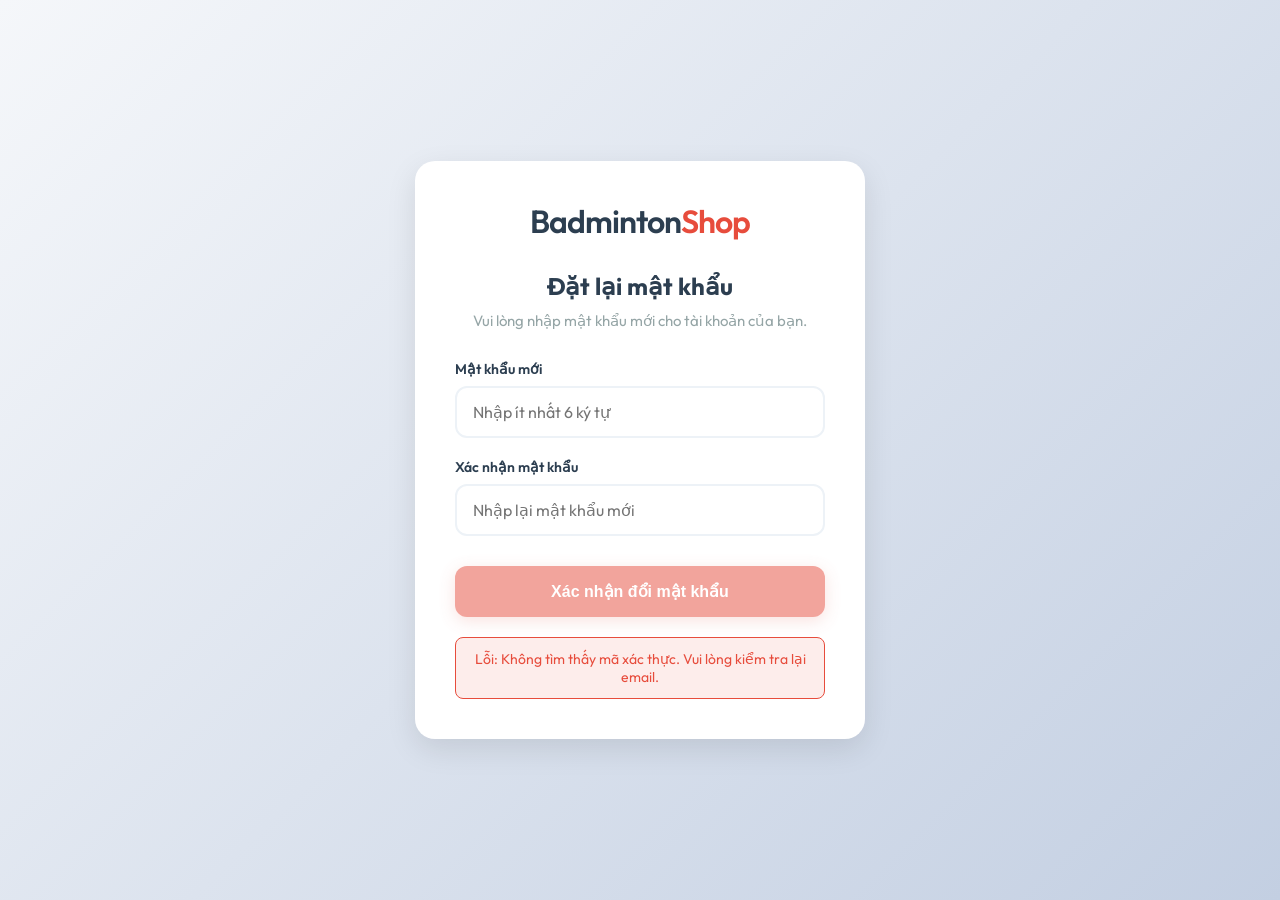
==== src/main/resources/static/reset-password.html @ 0663f49c "Update auth feature and secure credentials" ====
<!DOCTYPE html>
<html lang="vi">
<head>
    <meta charset="UTF-8">
    <meta name="viewport" content="width=device-width, initial-scale=1.0">
    <title>Đặt lại mật khẩu - Badminton Shop</title>
    <link rel="preconnect" href="https://fonts.googleapis.com">
    <link rel="preconnect" href="https://fonts.gstatic.com" crossorigin>
    <link href="https://fonts.googleapis.com/css2?family=Outfit:wght@300;400;600&display=swap" rel="stylesheet">
    <style>
        :root {
            --primary: #e74c3c;
            --primary-light: #ff6b6b;
            --dark: #2c3e50;
            --light: #f8f9fa;
            --white: #ffffff;
            --gray: #95a5a6;
            --success: #2ecc71;
            --shadow: 0 10px 30px rgba(0,0,0,0.1);
        }

        * {
            margin: 0;
            padding: 0;
            box-sizing: border-box;
        }

        body {
            font-family: 'Outfit', sans-serif;
            background: linear-gradient(135deg, #f5f7fa 0%, #c3cfe2 100%);
            height: 100vh;
            display: flex;
            align-items: center;
            justify-content: center;
            color: var(--dark);
        }

        .container {
            background-color: var(--white);
            padding: 40px;
            border-radius: 20px;
            box-shadow: var(--shadow);
            width: 100%;
            max-width: 450px;
            text-align: center;
            transition: transform 0.3s ease;
        }

        .logo {
            font-size: 32px;
            font-weight: 600;
            margin-bottom: 30px;
            color: var(--dark);
            letter-spacing: -1px;
        }

        .logo span {
            color: var(--primary);
        }

        h2 {
            font-size: 24px;
            margin-bottom: 10px;
            color: var(--dark);
        }

        p.subtitle {
            color: var(--gray);
            margin-bottom: 30px;
            font-size: 15px;
        }

        .form-group {
            text-align: left;
            margin-bottom: 20px;
        }

        label {
            display: block;
            margin-bottom: 8px;
            font-weight: 600;
            font-size: 14px;
            color: var(--dark);
        }

        input {
            width: 100%;
            padding: 14px 16px;
            border: 2px solid #edf2f7;
            border-radius: 12px;
            font-family: inherit;
            font-size: 16px;
            transition: all 0.3s ease;
            outline: none;
        }

        input:focus {
            border-color: var(--primary-light);
            box-shadow: 0 0 0 4px rgba(231, 76, 60, 0.1);
        }

        button {
            width: 100%;
            padding: 16px;
            background-color: var(--primary);
            color: var(--white);
            border: none;
            border-radius: 12px;
            font-size: 16px;
            font-weight: 600;
            cursor: pointer;
            transition: all 0.3s ease;
            margin-top: 10px;
            box-shadow: 0 4px 15px rgba(231, 76, 60, 0.3);
        }

        button:hover {
            background-color: var(--primary-light);
            transform: translateY(-2px);
            box-shadow: 0 6px 20px rgba(231, 76, 60, 0.4);
        }

        button:active {
            transform: translateY(0);
        }

        #message {
            margin-top: 20px;
            padding: 12px;
            border-radius: 8px;
            font-size: 14px;
            display: none;
        }

        .success {
            display: block !important;
            background-color: rgba(46, 204, 113, 0.1);
            color: var(--success);
            border: 1px solid var(--success);
        }

        .error {
            display: block !important;
            background-color: rgba(231, 76, 60, 0.1);
            color: var(--primary);
            border: 1px solid var(--primary);
        }

        /* Loading Spinner */
        .spinner {
            display: none;
            width: 20px;
            height: 20px;
            border: 3px solid rgba(255,255,255,.3);
            border-radius: 50%;
            border-top-color: #fff;
            animation: spin 1s ease-in-out infinite;
            margin: 0 auto;
        }

        @keyframes spin {
            to { transform: rotate(360deg); }
        }

        .loading .button-text { display: none; }
        .loading .spinner { display: block; }
    </style>
</head>
<body>
    <div class="container">
        <div class="logo">Badminton<span>Shop</span></div>
        <h2>Đặt lại mật khẩu</h2>
        <p class="subtitle">Vui lòng nhập mật khẩu mới cho tài khoản của bạn.</p>
        
        <form id="resetForm">
            <div class="form-group">
                <label for="password">Mật khẩu mới</label>
                <input type="password" id="password" placeholder="Nhập ít nhất 6 ký tự" required minlength="6">
            </div>
            <div class="form-group">
                <label for="confirmPassword">Xác nhận mật khẩu</label>
                <input type="password" id="confirmPassword" placeholder="Nhập lại mật khẩu mới" required minlength="6">
            </div>
            <button type="submit" id="submitBtn">
                <span class="button-text">Xác nhận đổi mật khẩu</span>
                <div class="spinner"></div>
            </button>
        </form>
        
        <div id="message"></div>
    </div>

    <script>
        const resetForm = document.getElementById('resetForm');
        const submitBtn = document.getElementById('submitBtn');
        const messageDiv = document.getElementById('message');
        
        // Extract token from URL
        const urlParams = new URLSearchParams(window.location.search);
        const token = urlParams.get('token');

        if (!token) {
            showMessage('Lỗi: Không tìm thấy mã xác thực. Vui lòng kiểm tra lại email.', 'error');
            submitBtn.disabled = true;
            submitBtn.style.opacity = '0.5';
        }

        resetForm.addEventListener('submit', async (e) => {
            e.preventDefault();
            
            const password = document.getElementById('password').value;
            const confirmPassword = document.getElementById('confirmPassword').value;

            if (password !== confirmPassword) {
                showMessage('Mật khẩu xác nhận không khớp.', 'error');
                return;
            }

            // Show loading state
            submitBtn.classList.add('loading');
            submitBtn.disabled = true;
            messageDiv.className = '';
            messageDiv.style.display = 'none';

            try {
                const response = await fetch('/api/auth/reset-password', {
                    method: 'POST',
                    headers: {
                        'Content-Type': 'application/json'
                    },
                    body: JSON.stringify({
                        token: token,
                        newPassword: password
                    })
                });

                const result = await response.text();

                if (response.ok) {
                    showMessage('Thành công! Mật khẩu của bạn đã được thay đổi. Bạn hiện có thể đóng trang này và quay lại ứng dụng.', 'success');
                    resetForm.style.display = 'none';
                } else {
                    showMessage('Lỗi: ' + result, 'error');
                }
            } catch (err) {
                showMessage('Đã xảy ra lỗi kết nối. Vui lòng thử lại sau.', 'error');
            } finally {
                submitBtn.classList.remove('loading');
                submitBtn.disabled = false;
            }
        });

        function showMessage(msg, type) {
            messageDiv.innerText = msg;
            messageDiv.className = type;
            messageDiv.style.display = 'block';
        }
    </script>
</body>
</html>
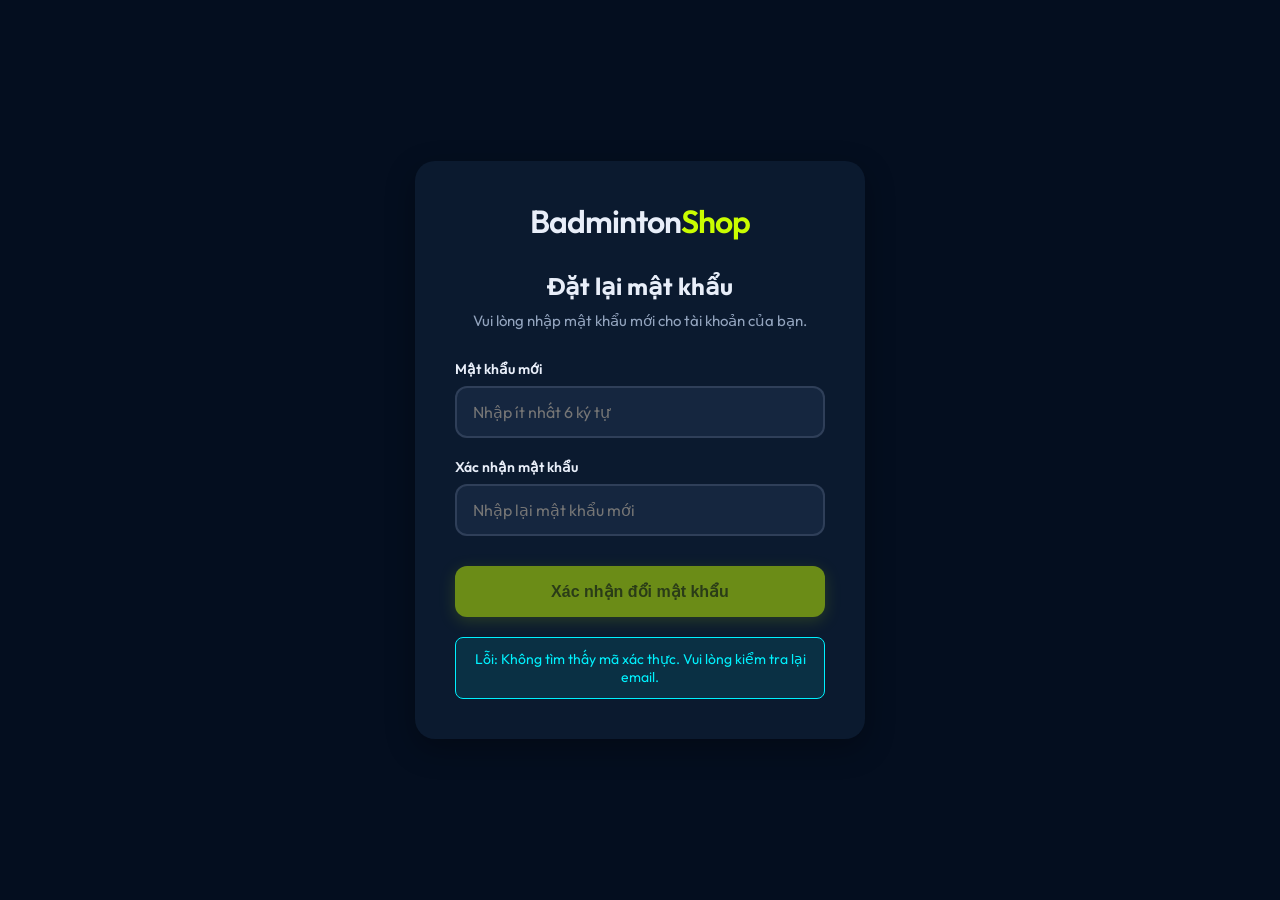
==== commit d3658103: "add security config" ====
--- a/src/main/resources/static/reset-password.html
+++ b/src/main/resources/static/reset-password.html
@@ -9,14 +9,22 @@
     <link href="https://fonts.googleapis.com/css2?family=Outfit:wght@300;400;600&display=swap" rel="stylesheet">
     <style>
         :root {
-            --primary: #e74c3c;
-            --primary-light: #ff6b6b;
-            --dark: #2c3e50;
-            --light: #f8f9fa;
+            --surfaceDim: #040E1F;
+            --surfaceContainerLow: #061326;
+            --surfaceContainer: #0B1A2F;
+            --surfaceContainerHighest: #15263F;
+            --primaryBase: #F3FFCA;
+            --primaryContainer: #CAFD00;
+            --primaryDim: #A5D200;
+            --onPrimaryContainer: #4A5E00;
+            --secondary: #00F1FE;
+            --tertiary: #FCE047;
+            --textPrimary: #E8EEF9;
+            --textSecondary: #93A4BE;
+            --outlineVariant: rgba(194, 209, 235, 0.15);
             --white: #ffffff;
-            --gray: #95a5a6;
             --success: #2ecc71;
-            --shadow: 0 10px 30px rgba(0,0,0,0.1);
+            --shadow: 0 10px 30px rgba(0,0,0,0.3);
         }
 
         * {
@@ -27,16 +35,16 @@
 
         body {
             font-family: 'Outfit', sans-serif;
-            background: linear-gradient(135deg, #f5f7fa 0%, #c3cfe2 100%);
+            background: var(--surfaceDim);
             height: 100vh;
             display: flex;
             align-items: center;
             justify-content: center;
-            color: var(--dark);
+            color: var(--textPrimary);
         }
 
         .container {
-            background-color: var(--white);
+            background-color: var(--surfaceContainer);
             padding: 40px;
             border-radius: 20px;
             box-shadow: var(--shadow);
@@ -50,22 +58,22 @@
             font-size: 32px;
             font-weight: 600;
             margin-bottom: 30px;
-            color: var(--dark);
+            color: var(--textPrimary);
             letter-spacing: -1px;
         }
 
         .logo span {
-            color: var(--primary);
+            color: var(--primaryContainer);
         }
 
         h2 {
             font-size: 24px;
             margin-bottom: 10px;
-            color: var(--dark);
+            color: var(--textPrimary);
         }
 
         p.subtitle {
-            color: var(--gray);
+            color: var(--textSecondary);
             margin-bottom: 30px;
             font-size: 15px;
         }
@@ -80,30 +88,32 @@
             margin-bottom: 8px;
             font-weight: 600;
             font-size: 14px;
-            color: var(--dark);
+            color: var(--textPrimary);
         }
 
         input {
             width: 100%;
             padding: 14px 16px;
-            border: 2px solid #edf2f7;
+            border: 2px solid var(--outlineVariant);
             border-radius: 12px;
             font-family: inherit;
             font-size: 16px;
             transition: all 0.3s ease;
             outline: none;
+            background-color: var(--surfaceContainerHighest);
+            color: var(--textPrimary);
         }
 
         input:focus {
-            border-color: var(--primary-light);
-            box-shadow: 0 0 0 4px rgba(231, 76, 60, 0.1);
+            border-color: var(--primaryContainer);
+            box-shadow: 0 0 0 4px rgba(202, 253, 0, 0.1);
         }
 
         button {
             width: 100%;
             padding: 16px;
-            background-color: var(--primary);
-            color: var(--white);
+            background-color: var(--primaryContainer);
+            color: var(--onPrimaryContainer);
             border: none;
             border-radius: 12px;
             font-size: 16px;
@@ -111,13 +121,13 @@
             cursor: pointer;
             transition: all 0.3s ease;
             margin-top: 10px;
-            box-shadow: 0 4px 15px rgba(231, 76, 60, 0.3);
+            box-shadow: 0 4px 15px rgba(202, 253, 0, 0.3);
         }
 
         button:hover {
-            background-color: var(--primary-light);
+            background-color: var(--primaryDim);
             transform: translateY(-2px);
-            box-shadow: 0 6px 20px rgba(231, 76, 60, 0.4);
+            box-shadow: 0 6px 20px rgba(202, 253, 0, 0.4);
         }
 
         button:active {
@@ -134,16 +144,16 @@
 
         .success {
             display: block !important;
-            background-color: rgba(46, 204, 113, 0.1);
-            color: var(--success);
-            border: 1px solid var(--success);
+            background-color: rgba(252, 224, 71, 0.1);
+            color: var(--tertiary);
+            border: 1px solid var(--tertiary);
         }
 
         .error {
             display: block !important;
-            background-color: rgba(231, 76, 60, 0.1);
-            color: var(--primary);
-            border: 1px solid var(--primary);
+            background-color: rgba(0, 241, 254, 0.1);
+            color: var(--secondary);
+            border: 1px solid var(--secondary);
         }
 
         /* Loading Spinner */
@@ -151,9 +161,9 @@
             display: none;
             width: 20px;
             height: 20px;
-            border: 3px solid rgba(255,255,255,.3);
+            border: 3px solid rgba(74, 94, 0, 0.3);
             border-radius: 50%;
-            border-top-color: #fff;
+            border-top-color: var(--onPrimaryContainer);
             animation: spin 1s ease-in-out infinite;
             margin: 0 auto;
         }
